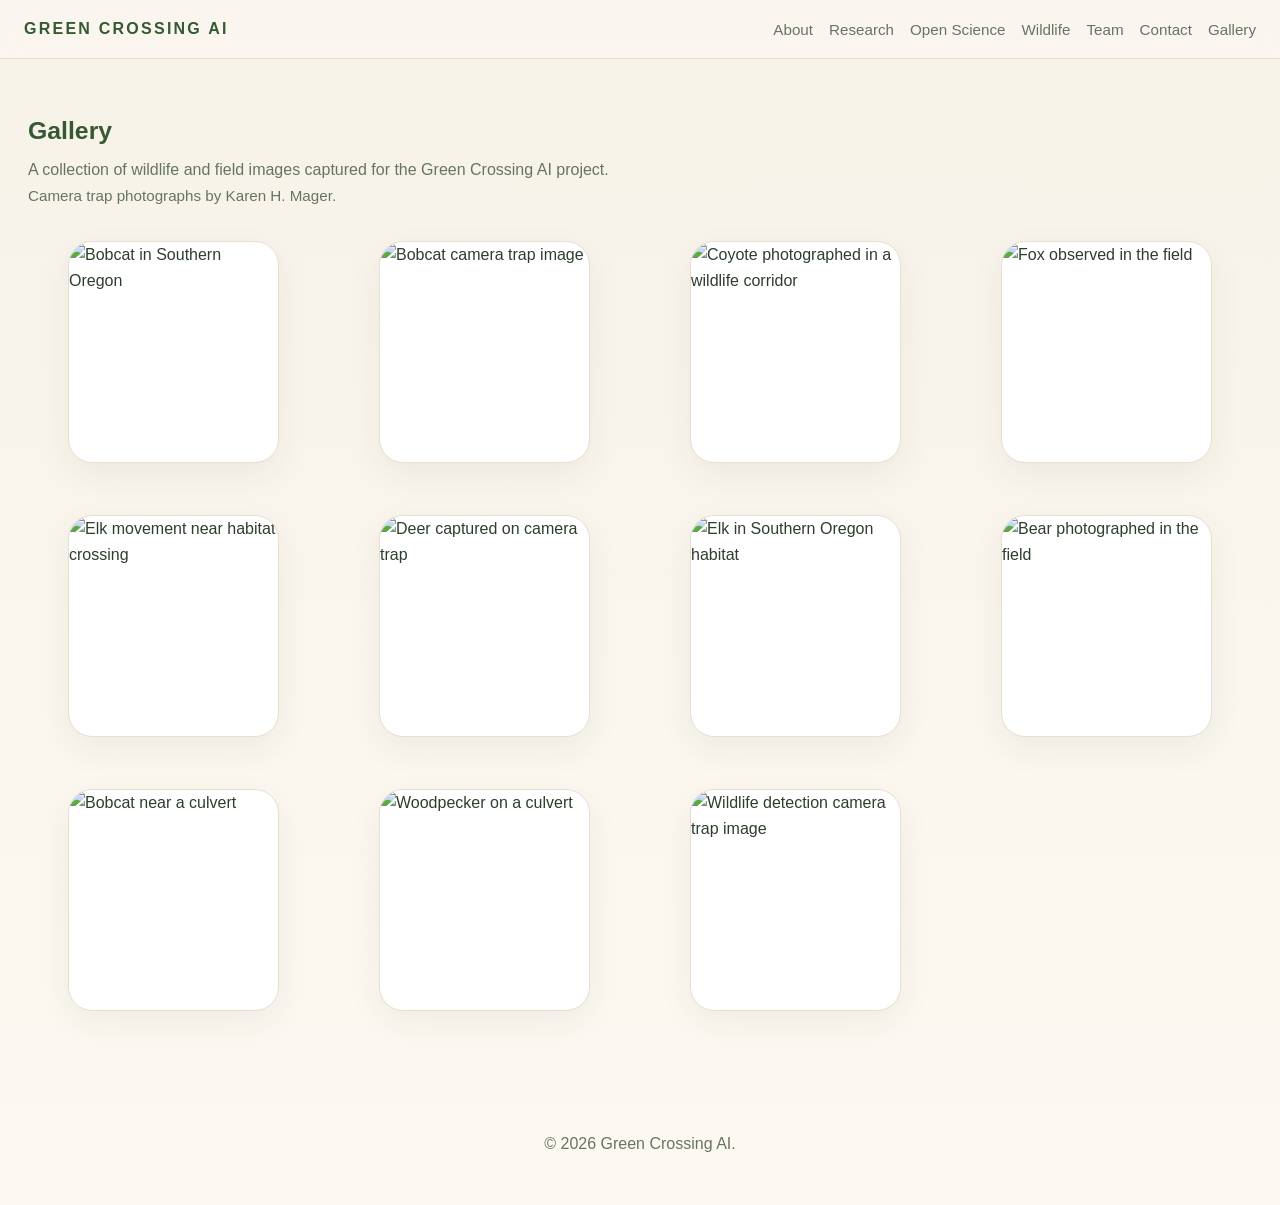
==== gallery.html @ c11cf617 "news updates" ====
<!DOCTYPE HTML>
<html lang="en">
  <head>
    <script
      async
      src="https://www.googletagmanager.com/gtag/js?id=G-MG3W7S6KG0">
    </script>

    <script>
      window.dataLayer = window.dataLayer || [];

      function gtag() {
        dataLayer.push(arguments);
      }

      gtag("js", new Date());
      gtag("config", "G-MG3W7S6KG0");
    </script>

    <title>Gallery — Green Crossing AI</title>
    <meta charset="utf-8" />
    <meta
      name="viewport"
      content="width=device-width, initial-scale=1, user-scalable=no"
    />
    <meta
      name="description"
      content="Gallery of wildlife and research images from the Green Crossing AI project."
    />
    <link rel="stylesheet" href="assets/css/main.css" />
    <link rel="stylesheet" href="assets/css/site.css" />
  </head>

  <body>
    <header class="site-header">
      <a class="brand" href="index.html">Green Crossing AI</a>

      <nav class="site-nav" aria-label="Main navigation">
        <a href="index.html#about">About</a>
        <a href="index.html#research">Research</a>
        <a href="index.html#open-science">Open Science</a>
        <a href="index.html#wildlife">Wildlife</a>
        <a href="index.html#team">Team</a>
        <a href="index.html#contact">Contact</a>
        <a href="gallery.html">Gallery</a>
      </nav>
    </header>

    <main>
      <section class="section">
        <div class="section-heading">
          <h2>Gallery</h2>
          <p>
            A collection of wildlife and field images captured for the Green
            Crossing AI project.
          </p>
          <p class="photo-credit">
            Camera trap photographs by Karen H. Mager.
          </p>
        </div>

        <div class="gallery-grid">
          <figure class="gallery-card">
            <img src="images/01200047_bobcat.JPG" alt="Bobcat in Southern Oregon" />
          </figure>

          <figure class="gallery-card">
            <img src="images/01200048_bobcat_2.JPG" alt="Bobcat camera trap image" />
          </figure>

          <figure class="gallery-card">
            <img src="images/01270880_coyote.JPG" alt="Coyote photographed in a wildlife corridor" />
          </figure>

          <figure class="gallery-card">
            <img src="images/04190466_fox2.JPG" alt="Fox observed in the field" />
          </figure>

          <figure class="gallery-card">
            <img src="images/06230904_elk2.JPG" alt="Elk movement near habitat crossing" />
          </figure>

          <figure class="gallery-card">
            <img src="images/06260007_deer.JPG" alt="Deer captured on camera trap" />
          </figure>

          <figure class="gallery-card">
            <img src="images/07150331_elk.JPG" alt="Elk in Southern Oregon habitat" />
          </figure>

          <figure class="gallery-card">
            <img src="images/08270649_bear.JPG" alt="Bear photographed in the field" />
          </figure>

          <figure class="gallery-card">
            <img src="images/bobcat_culvert1.JPG" alt="Bobcat near a culvert" />
          </figure>

          <figure class="gallery-card">
            <img src="images/WoodpeckerOnCulvert.JPG" alt="Woodpecker on a culvert" />
          </figure>

          <figure class="gallery-card">
            <img src="images/detections_animal_08140009.JPG" alt="Wildlife detection camera trap image" />
          </figure>
        </div>
      </section>
    </main>

    <footer>
      <p>
        © <span id="current-year"></span> Green Crossing AI.
      </p>
    </footer>

    <script>
      document.getElementById("current-year").textContent =
        new Date().getFullYear();
    </script>
  </body>
</html>
---- assets/css/site.css ----
:root {
  --bg: #f7f2e8;
  --surface: #ffffff;
  --surface-alt: #f2ebdd;
  --text: #2f3d2f;
  --muted: #667463;
  --accent: #4e7a43;
  --accent-dark: #355a31;
  --border: #e7ded0;
}

* {
  box-sizing: border-box;
}

html {
  scroll-behavior: smooth;
}

body {
  margin: 0;
  font-family: "Lato", sans-serif;
  background: linear-gradient(180deg, var(--bg) 0%, #fdf9f2 100%);
  color: var(--text);
  line-height: 1.65;
}

a {
  color: inherit;
  text-decoration: none;
  border: 0;
}

img {
  display: block;
  width: 100%;
  height: auto;
  object-fit: cover;
}

.site-header {
  position: sticky;
  top: 0;
  z-index: 50;
  display: flex;
  justify-content: space-between;
  align-items: center;
  padding: 1rem 1.5rem;
  background: rgba(250, 247, 239, 0.92);
  backdrop-filter: blur(10px);
  border-bottom: 1px solid var(--border);
}

.brand {
  font-size: 1rem;
  font-weight: 700;
  letter-spacing: 0.14em;
  text-transform: uppercase;
  color: var(--accent-dark);
}

.site-nav {
  display: flex;
  gap: 1rem;
  flex-wrap: wrap;
}

.site-nav a {
  color: var(--muted);
  font-size: 0.95rem;
}

.site-nav a:hover {
  color: var(--accent);
}

main {
  max-width: 1280px;
  margin: 0 auto;
  padding: 2rem 1.75rem 4rem;
}

.hero {
  display: grid;
  grid-template-columns: 1fr !important;
  gap: 2rem;
  align-items: start;
  justify-items: center;
  padding: 1rem 0 2.5rem;
}

.hero-card,
.stat-card,
.card,
.team-card,
.contact-card {
  background: var(--surface);
  border: 1px solid var(--border);
  border-radius: 24px;
  box-shadow: 0 12px 35px rgba(31, 49, 33, 0.06);
}

.hero-card {
  padding: 2rem;
}

.eyebrow {
  margin-bottom: 0.75rem;
  font-size: 0.8rem;
  font-weight: 700;
  letter-spacing: 0.2em;
  text-transform: uppercase;
  color: var(--accent);
}

.hero h1 {
  margin: 0 0 0.9rem;
  font-size: clamp(2rem, 3vw, 2.9rem);
  line-height: 1.15;
  color: var(--accent-dark);
}

.hero p {
  margin: 0;
  color: var(--muted);
  font-size: 1.02rem;
}

.hero-actions {
  display: flex;
  flex-wrap: wrap;
  gap: 0.8rem;
  margin-top: 1.3rem;
}

.button {
  display: inline-flex;
  align-items: center;
  justify-content: center;
  padding: 0.8rem 1.1rem;
  border-radius: 999px;
  font-weight: 700;
  transition: transform 0.2s ease, box-shadow 0.2s ease;
}

.button:hover {
  transform: translateY(-1px);
}

.button.primary {
  background: var(--accent);
  color: #fff;
}

.button.secondary {
  background: var(--surface-alt);
  color: var(--accent-dark);
}

.hero-media {
  width: 100%;
  justify-self: center;
}

.hero-media img {
  width: 100%;
  max-width: 760px;
  min-height: 360px;
  border-radius: 24px;
}

.section {
  padding: 1.2rem 0 1.5rem;
}

.section-heading {
  margin-bottom: 1rem;
}

.section-heading h2 {
  margin: 0 0 0.35rem;
  font-size: 1.55rem;
  color: var(--accent-dark);
}

.section-heading p {
  margin: 0;
  color: var(--muted);
  max-width: 720px;
}

.stats-grid,
.cards-grid,
.team-grid,
.photo-strip {
  display: grid;
  gap: 1rem;
}

.stats-grid {
  grid-template-columns: repeat(3, minmax(0, 1fr));
}

.stat-card {
  padding: 1.1rem 1.2rem;
}

.stat-card strong {
  display: block;
  font-size: 1.45rem;
  color: var(--accent-dark);
  margin-bottom: 0.2rem;
}

.cards-grid {
  grid-template-columns: repeat(2, minmax(0, 1fr));
}

.card {
  padding: 1.25rem;
}

.card-date {
  margin: 0 0 0.35rem;
  font-size: 0.78rem;
  font-weight: 700;
  letter-spacing: 0.16em;
  text-transform: uppercase;
  color: var(--accent);
}

.card h3 {
  margin: 0 0 0.4rem;
  font-size: 1.15rem;
  color: var(--accent-dark);
}

.card p {
  margin: 0;
  color: var(--muted);
}

.team-grid {
  grid-template-columns: repeat(2, minmax(0, 1fr));
}

.team-card {
  display: flex;
  gap: 1rem;
  padding: 1rem;
  align-items: center;
}

.team-card img {
  width: 92px;
  height: 92px;
  border-radius: 16px;
  flex-shrink: 0;
}

.team-card h3 {
  margin: 0 0 0.3rem;
  font-size: 1.05rem;
  color: var(--accent-dark);
}

.team-card p {
  margin: 0;
  color: var(--muted);
  font-size: 0.95rem;
}

.contact-card {
  padding: 1.5rem;
  background: linear-gradient(135deg, #f9f4e8 0%, #fff 100%);
}

.contact-card .button-group {
  display: flex;
  flex-wrap: wrap;
  gap: 0.8rem;
  margin: 1rem 0 1.2rem;
}

.photo-strip {
  grid-template-columns: repeat(2, minmax(0, 1fr));
  margin-top: 1rem;
}

.photo-strip img {
  height: 240px;
  border-radius: 18px;
}

.gallery-grid {
  display: grid;
  grid-template-columns: repeat(auto-fit, minmax(240px, 1fr));
  gap: 1.25rem;
  margin-top: 1rem;
}

.gallery-card {
  background: var(--surface);
  border: 1px solid var(--border);
  border-radius: 24px;
  overflow: hidden;
  box-shadow: 0 12px 35px rgba(31, 49, 33, 0.06);
}

.gallery-card img {
  width: 100%;
  height: 220px;
  object-fit: cover;
}

.photo-credit {
  margin-top: 0.5rem;
  color: var(--muted);
  font-size: 0.95rem;
}

footer {
  padding: 0 1.25rem 2rem;
  text-align: center;
  color: var(--muted);
}

@media (max-width: 860px) {
  .hero,
  .stats-grid,
  .cards-grid,
  .team-grid,
  .photo-strip {
    grid-template-columns: 1fr;
  }

  .hero {
    padding-top: 0.4rem;
  }

  .site-header {
    flex-direction: column;
    gap: 0.7rem;
  }
}

@media (min-width: 1281px) {
  main {
    max-width: 1440px;
  }

  .hero-card {
    padding: 2.5rem;
  }

  .hero-media img {
    min-height: 420px;
  }

  .cards-grid,
  .team-grid,
  .photo-strip {
    gap: 1.4rem;
  }

  .team-grid {
    grid-template-columns: repeat(3, minmax(0, 1fr));
  }
}
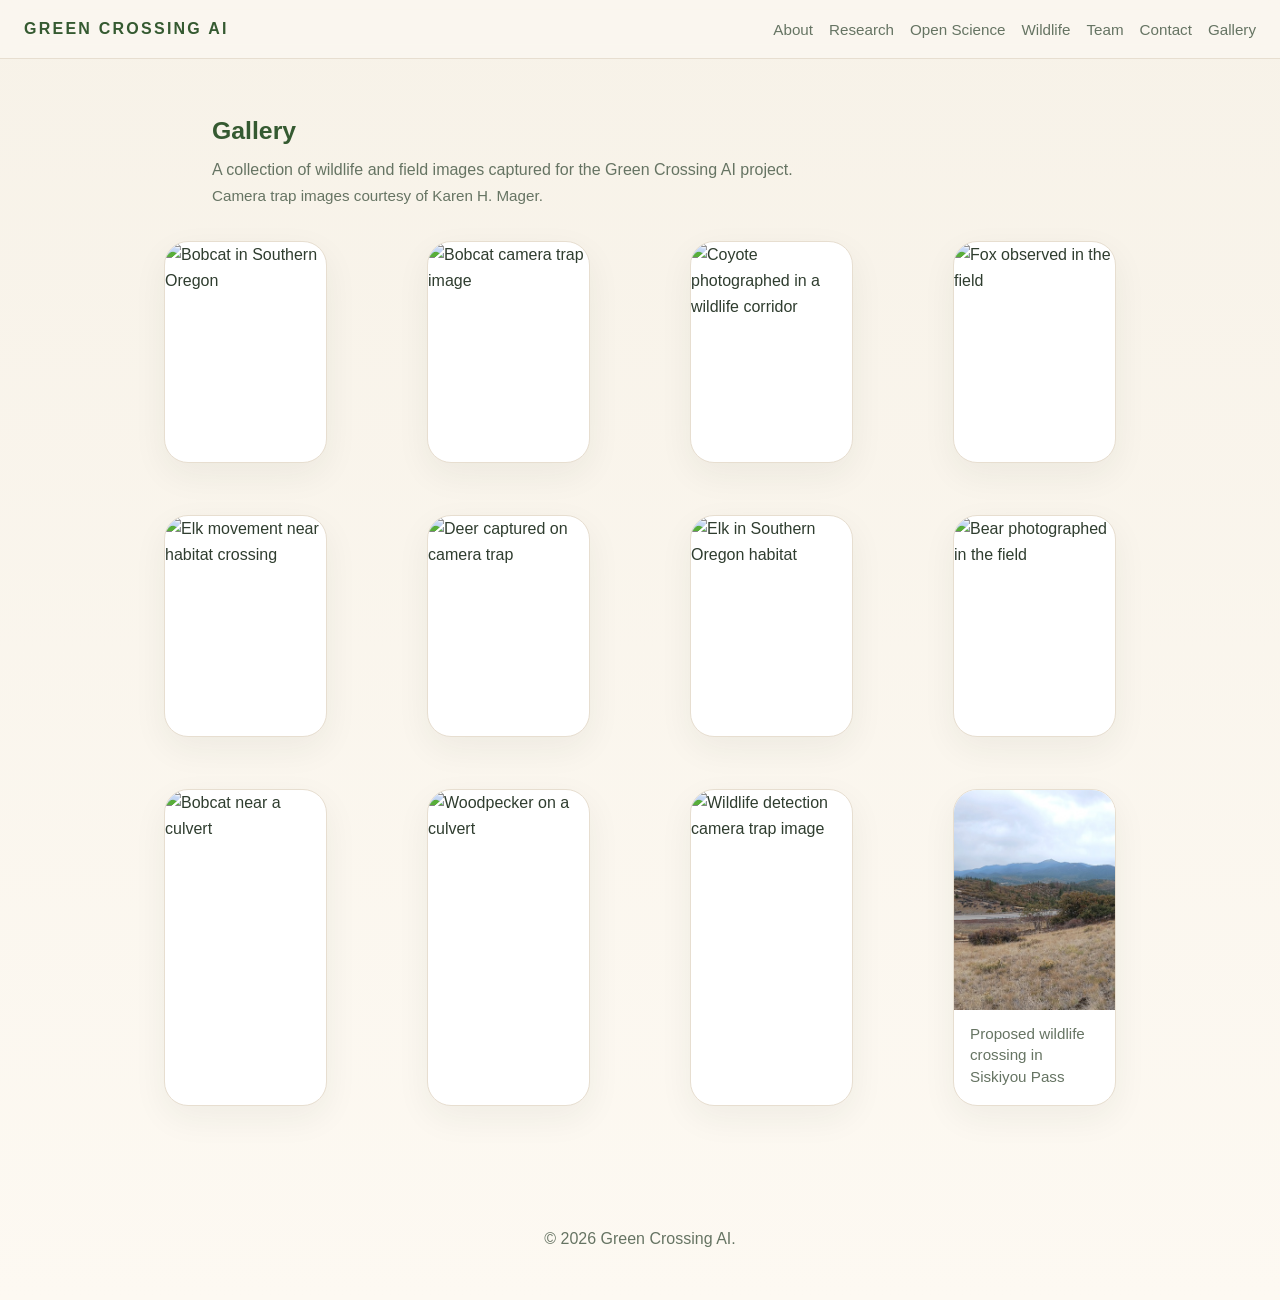
==== commit 9c08904f: "layout update" ====
--- a/gallery.html
+++ b/gallery.html
@@ -55,7 +55,7 @@
             Crossing AI project.
           </p>
           <p class="photo-credit">
-            Camera trap photographs by Karen H. Mager.
+            Camera trap images courtesy of Karen H. Mager.
           </p>
         </div>
 
@@ -103,6 +103,11 @@
           <figure class="gallery-card">
             <img src="images/detections_animal_08140009.JPG" alt="Wildlife detection camera trap image" />
           </figure>
+
+          <figure class="gallery-card">
+            <img src="images/site_I5_2023.jpg" alt="Proposed wildlife crossing site near Interstate 5" />
+            <figcaption>Proposed wildlife crossing in Siskiyou Pass</figcaption>
+          </figure>
         </div>
       </section>
     </main>
--- a/assets/css/site.css
+++ b/assets/css/site.css
@@ -75,17 +75,19 @@
 }
 
 main {
-  max-width: 1280px;
+  max-width: 1080px;
   margin: 0 auto;
-  padding: 2rem 1.75rem 4rem;
+  padding: 2rem 1.5rem 4rem;
 }
 
 .hero {
   display: grid;
-  grid-template-columns: 1fr !important;
-  gap: 2rem;
+  grid-template-columns: 1fr;
+  gap: 1.8rem;
   align-items: start;
   justify-items: center;
+  max-width: 920px;
+  margin: 0 auto;
   padding: 1rem 0 2.5rem;
 }
 
@@ -164,7 +166,6 @@
 
 .hero-media img {
   width: 100%;
-  max-width: 760px;
   min-height: 360px;
   border-radius: 24px;
 }
@@ -175,6 +176,10 @@
 
 .section-heading {
   margin-bottom: 1rem;
+  max-width: 920px;
+  margin-left: auto;
+  margin-right: auto;
+  padding: 0 2rem;
 }
 
 .section-heading h2 {
@@ -186,19 +191,46 @@
 .section-heading p {
   margin: 0;
   color: var(--muted);
-  max-width: 720px;
+  max-width: 920px;
 }
 
 .stats-grid,
 .cards-grid,
 .team-grid,
+.wildlife-grid,
 .photo-strip {
   display: grid;
-  gap: 1rem;
-}
-
-.stats-grid {
-  grid-template-columns: repeat(3, minmax(0, 1fr));
+  gap: 1.4rem;
+  max-width: 920px;
+  margin: 0 auto;
+}
+
+.wildlife-grid {
+  grid-template-columns: 1fr;
+  padding: 0;
+  box-sizing: border-box;
+}
+
+.wildlife-card {
+  background: var(--surface);
+  border: 1px solid var(--border);
+  border-radius: 24px;
+  box-shadow: 0 12px 35px rgba(31, 49, 33, 0.06);
+  overflow: hidden;
+  padding: 0;
+}
+
+.wildlife-card img {
+  width: 100%;
+  height: auto;
+  display: block;
+}
+
+.wildlife-card figcaption {
+  padding: 1rem 1rem 1.2rem;
+  color: var(--muted);
+  font-size: 0.95rem;
+  line-height: 1.4;
 }
 
 .stat-card {
@@ -213,7 +245,7 @@
 }
 
 .cards-grid {
-  grid-template-columns: repeat(2, minmax(0, 1fr));
+  grid-template-columns: repeat(auto-fit, minmax(300px, 1fr));
 }
 
 .card {
@@ -241,7 +273,7 @@
 }
 
 .team-grid {
-  grid-template-columns: repeat(2, minmax(0, 1fr));
+  grid-template-columns: repeat(auto-fit, minmax(300px, 1fr));
 }
 
 .team-card {
@@ -283,7 +315,7 @@
 }
 
 .photo-strip {
-  grid-template-columns: repeat(2, minmax(0, 1fr));
+  grid-template-columns: repeat(auto-fit, minmax(280px, 1fr));
   margin-top: 1rem;
 }
 
@@ -311,6 +343,13 @@
   width: 100%;
   height: 220px;
   object-fit: cover;
+}
+
+.gallery-card figcaption {
+  padding: 0.85rem 1rem 1.1rem;
+  color: var(--muted);
+  font-size: 0.95rem;
+  line-height: 1.4;
 }
 
 .photo-credit {
